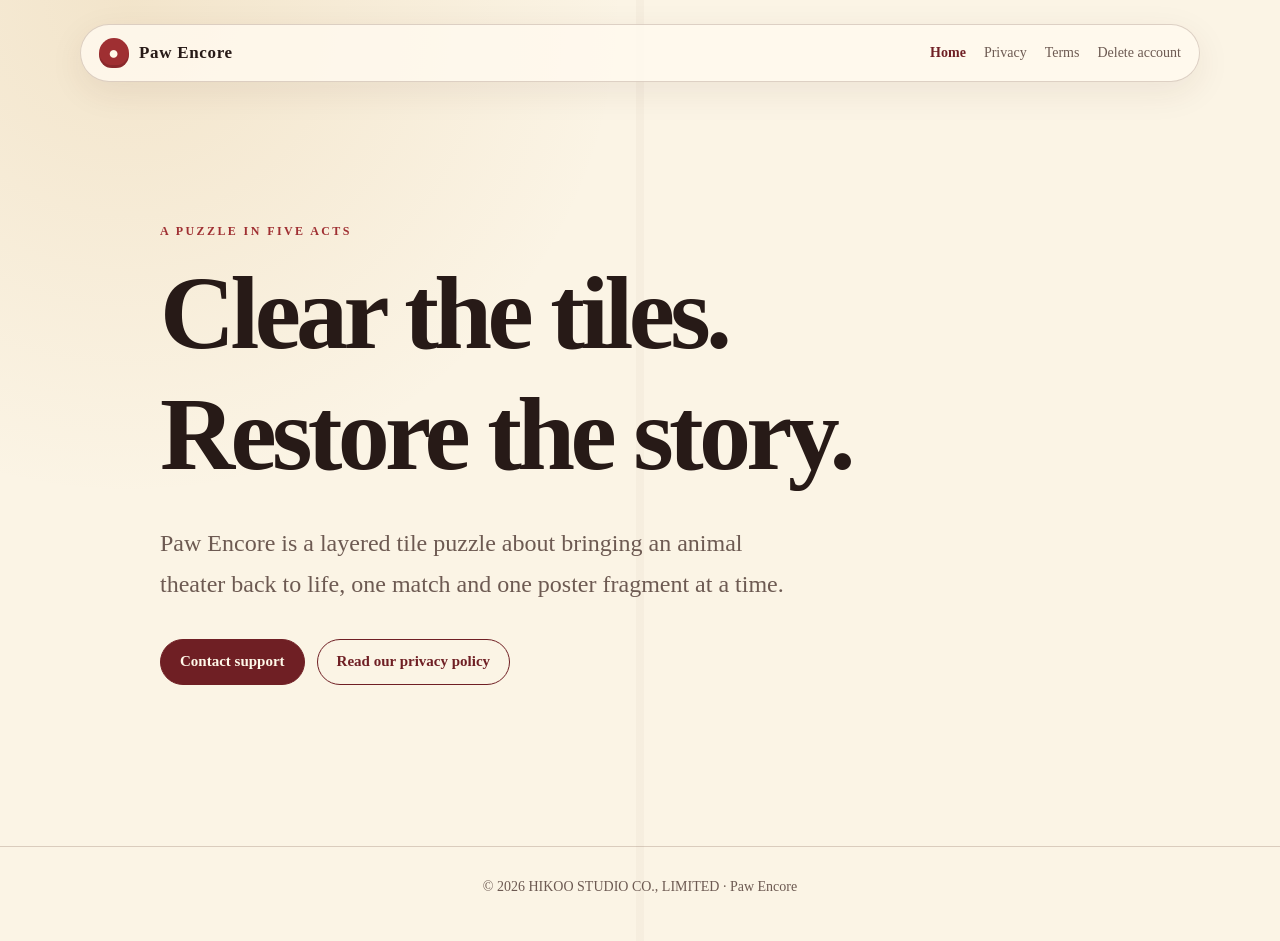
==== index.html @ 59c387a2 "Publish Paw Encore legal site" ====
<!doctype html>
<html lang="en">
  <head>
    <meta charset="utf-8">
    <meta name="viewport" content="width=device-width, initial-scale=1">
    <meta name="description" content="Official website for Paw Encore, a layered tile puzzle by HIKOO STUDIO CO., LIMITED.">
    <title>Paw Encore — HIKOO STUDIO</title>
    <link rel="icon" href="/favicon.svg" type="image/svg+xml">
    <link rel="stylesheet" href="/assets/site.css">
  </head>
  <body>
    <a class="skip-link" href="#content">Skip to content</a>
    <header class="site-header">
      <a class="brand" href="/"><span class="brand-mark" aria-hidden="true">●</span>Paw Encore</a>
      <nav aria-label="Main navigation">
        <a aria-current="page" href="/">Home</a>
        <a href="/paw-encore/privacy/">Privacy</a>
        <a href="/paw-encore/terms/">Terms</a>
        <a href="/paw-encore/delete-account/">Delete account</a>
      </nav>
    </header>
    <main id="content" class="hero">
      <p class="eyebrow">A puzzle in five acts</p>
      <h1>Clear the tiles. Restore the story.</h1>
      <p class="lede">Paw Encore is a layered tile puzzle about bringing an animal theater back to life, one match and one poster fragment at a time.</p>
      <div class="hero-actions">
        <a class="button" href="mailto:support@hikoogame.com">Contact support</a>
        <a class="button secondary" href="/paw-encore/privacy/">Read our privacy policy</a>
      </div>
    </main>
    <footer class="site-footer">© 2026 HIKOO STUDIO CO., LIMITED · Paw Encore</footer>
  </body>
</html>
---- assets/site.css ----
:root {
  color-scheme: light;
  --ink: #271a17;
  --muted: #6d5a52;
  --paper: #fbf4e5;
  --paper-deep: #f1dfbd;
  --red: #9f2f32;
  --red-dark: #6f1f24;
  --gold: #c18a33;
  --line: rgba(84, 48, 34, 0.2);
  --shadow: 0 24px 70px rgba(74, 39, 26, 0.14);
}

* {
  box-sizing: border-box;
}

html {
  scroll-behavior: smooth;
}

body {
  margin: 0;
  color: var(--ink);
  background:
    radial-gradient(circle at 10% 0%, rgba(193, 138, 51, 0.15), transparent 31rem),
    linear-gradient(90deg, transparent 0 49.7%, rgba(112, 74, 52, 0.035) 49.7% 50.3%, transparent 50.3%),
    var(--paper);
  font-family: "Iowan Old Style", "Palatino Linotype", Palatino, Georgia, serif;
  font-size: 17px;
  line-height: 1.72;
}

a {
  color: var(--red-dark);
  text-decoration-color: rgba(159, 47, 50, 0.42);
  text-underline-offset: 0.18em;
}

a:hover,
a:focus-visible {
  color: var(--red);
  text-decoration-color: currentColor;
}

.skip-link {
  position: fixed;
  top: 0;
  left: 1rem;
  z-index: 10;
  padding: 0.55rem 0.85rem;
  color: white;
  background: var(--red-dark);
  transform: translateY(-120%);
}

.skip-link:focus {
  transform: translateY(0);
}

.site-header {
  width: min(1120px, calc(100% - 32px));
  margin: 24px auto 0;
  display: flex;
  align-items: center;
  justify-content: space-between;
  gap: 24px;
  padding: 13px 18px;
  border: 1px solid var(--line);
  border-radius: 999px;
  background: rgba(255, 250, 239, 0.84);
  box-shadow: 0 10px 35px rgba(77, 42, 29, 0.08);
}

.brand {
  display: inline-flex;
  align-items: center;
  gap: 10px;
  color: var(--ink);
  font-weight: 700;
  letter-spacing: 0.04em;
  text-decoration: none;
}

.brand-mark {
  width: 30px;
  height: 30px;
  display: grid;
  place-items: center;
  border-radius: 50% 50% 44% 44%;
  color: #fff8e9;
  background: var(--red);
  box-shadow: inset 0 -3px 0 rgba(67, 16, 19, 0.22);
  font-family: Georgia, serif;
  font-size: 18px;
}

nav {
  display: flex;
  flex-wrap: wrap;
  justify-content: flex-end;
  gap: 7px 18px;
  font-size: 14px;
}

nav a {
  color: var(--muted);
  text-decoration: none;
}

nav a[aria-current="page"] {
  color: var(--red-dark);
  font-weight: 700;
}

.hero,
.document {
  width: min(960px, calc(100% - 32px));
  margin: 74px auto 96px;
}

.hero {
  min-height: 66vh;
  display: grid;
  align-content: center;
}

.eyebrow {
  margin: 0 0 12px;
  color: var(--red);
  font-size: 12px;
  font-weight: 800;
  letter-spacing: 0.2em;
  text-transform: uppercase;
}

h1,
h2,
h3 {
  line-height: 1.16;
  text-wrap: balance;
}

h1 {
  max-width: 14ch;
  margin: 0;
  font-size: clamp(52px, 10vw, 104px);
  font-weight: 600;
  letter-spacing: -0.045em;
}

.document h1 {
  max-width: 18ch;
  font-size: clamp(40px, 7vw, 72px);
}

.lede {
  max-width: 650px;
  margin: 28px 0 0;
  color: var(--muted);
  font-size: clamp(19px, 2.5vw, 24px);
}

.hero-actions {
  display: flex;
  flex-wrap: wrap;
  gap: 12px;
  margin-top: 34px;
}

.button {
  display: inline-flex;
  align-items: center;
  min-height: 46px;
  padding: 9px 19px;
  border: 1px solid var(--red-dark);
  border-radius: 999px;
  color: #fff8e9;
  background: var(--red-dark);
  font-size: 15px;
  font-weight: 700;
  text-decoration: none;
}

.button.secondary {
  color: var(--red-dark);
  background: transparent;
}

.document-meta {
  display: grid;
  grid-template-columns: repeat(3, minmax(0, 1fr));
  gap: 16px;
  margin: 36px 0 50px;
  padding: 22px 0;
  border-top: 1px solid var(--line);
  border-bottom: 1px solid var(--line);
  color: var(--muted);
  font-size: 14px;
}

.document-meta strong {
  display: block;
  color: var(--ink);
  font-size: 15px;
}

.document-grid {
  display: grid;
  grid-template-columns: 210px minmax(0, 1fr);
  gap: 52px;
  align-items: start;
}

.toc {
  position: sticky;
  top: 24px;
  padding: 20px;
  border-left: 3px solid var(--gold);
  color: var(--muted);
  font-size: 14px;
}

.toc strong {
  display: block;
  margin-bottom: 8px;
  color: var(--ink);
}

.toc a {
  display: block;
  padding: 3px 0;
  color: inherit;
  text-decoration: none;
}

.prose {
  min-width: 0;
}

.prose section {
  scroll-margin-top: 26px;
  margin-bottom: 48px;
}

.prose h2 {
  margin: 0 0 18px;
  color: var(--red-dark);
  font-size: 28px;
}

.prose h3 {
  margin: 28px 0 10px;
  font-size: 20px;
}

.prose p,
.prose ul,
.prose ol {
  margin-top: 0;
}

.prose li + li {
  margin-top: 8px;
}

.notice,
.request-card {
  padding: 22px 24px;
  border: 1px solid rgba(159, 47, 50, 0.22);
  border-radius: 18px;
  background: rgba(255, 251, 240, 0.76);
  box-shadow: var(--shadow);
}

.request-card {
  margin: 24px 0;
  border-top: 5px solid var(--red);
}

.request-card h2,
.request-card h3 {
  margin-top: 0;
}

.site-footer {
  padding: 28px 16px 42px;
  border-top: 1px solid var(--line);
  color: var(--muted);
  text-align: center;
  font-size: 14px;
}

@media (max-width: 760px) {
  body {
    font-size: 16px;
  }

  .site-header {
    align-items: flex-start;
    border-radius: 24px;
  }

  nav {
    max-width: 190px;
  }

  .hero,
  .document {
    margin-top: 52px;
  }

  .document-meta,
  .document-grid {
    grid-template-columns: 1fr;
  }

  .document-grid {
    gap: 26px;
  }

  .toc {
    position: static;
  }
}

@media (prefers-reduced-motion: no-preference) {
  .hero > *,
  .document > * {
    animation: reveal 500ms both;
  }

  .hero > :nth-child(2),
  .document > :nth-child(2) {
    animation-delay: 70ms;
  }

  .hero > :nth-child(3),
  .document > :nth-child(3) {
    animation-delay: 140ms;
  }

  @keyframes reveal {
    from {
      opacity: 0;
      transform: translateY(12px);
    }
  }
}
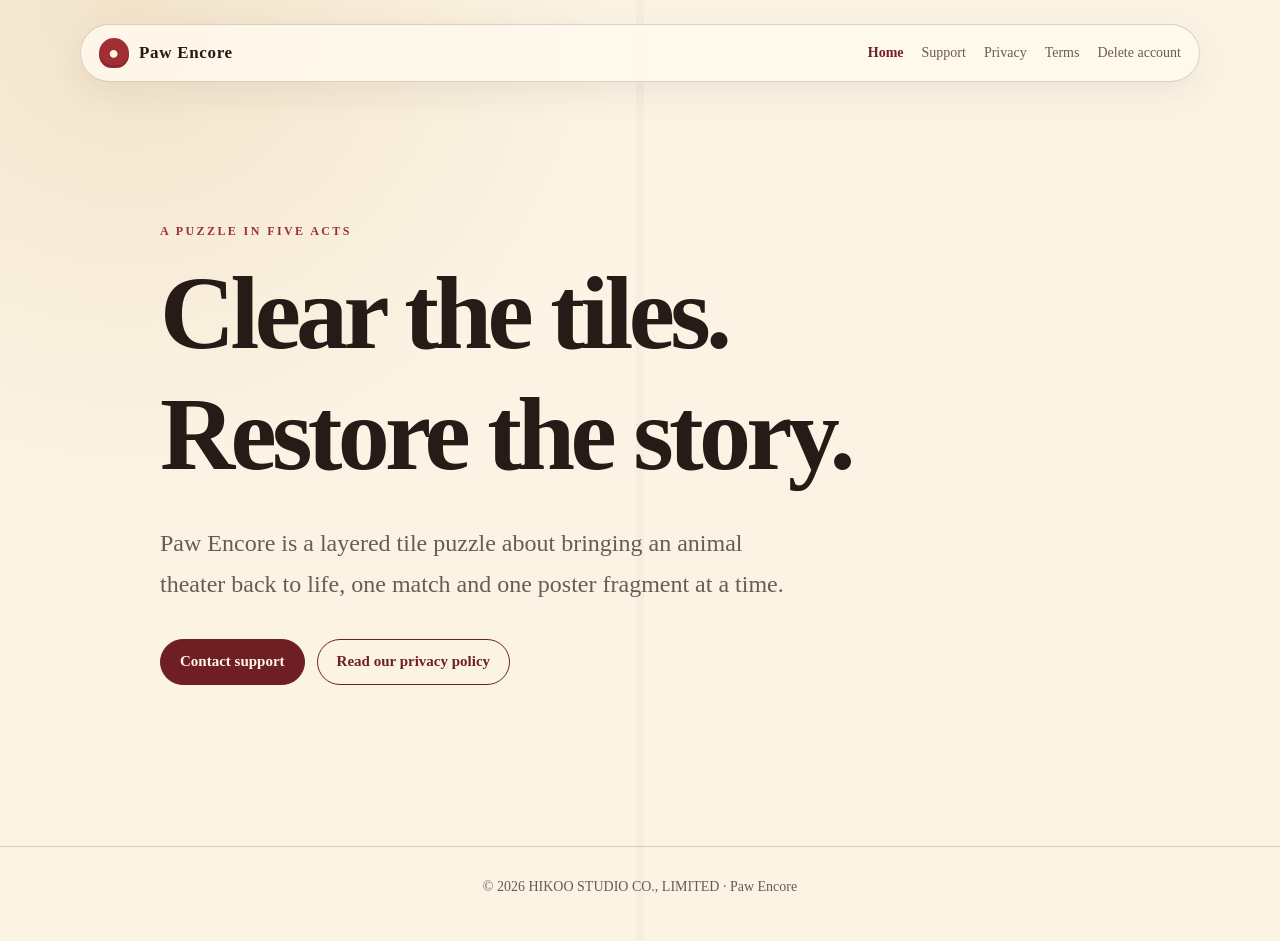
==== commit 153bd76d: "Add Paw Encore iOS support and privacy details" ====
--- a/index.html
+++ b/index.html
@@ -14,6 +14,7 @@
       <a class="brand" href="/"><span class="brand-mark" aria-hidden="true">●</span>Paw Encore</a>
       <nav aria-label="Main navigation">
         <a aria-current="page" href="/">Home</a>
+        <a href="/paw-encore/support/">Support</a>
         <a href="/paw-encore/privacy/">Privacy</a>
         <a href="/paw-encore/terms/">Terms</a>
         <a href="/paw-encore/delete-account/">Delete account</a>
@@ -24,7 +25,7 @@
       <h1>Clear the tiles. Restore the story.</h1>
       <p class="lede">Paw Encore is a layered tile puzzle about bringing an animal theater back to life, one match and one poster fragment at a time.</p>
       <div class="hero-actions">
-        <a class="button" href="mailto:support@hikoogame.com">Contact support</a>
+        <a class="button" href="mailto:hikooStudio@outlook.com">Contact support</a>
         <a class="button secondary" href="/paw-encore/privacy/">Read our privacy policy</a>
       </div>
     </main>
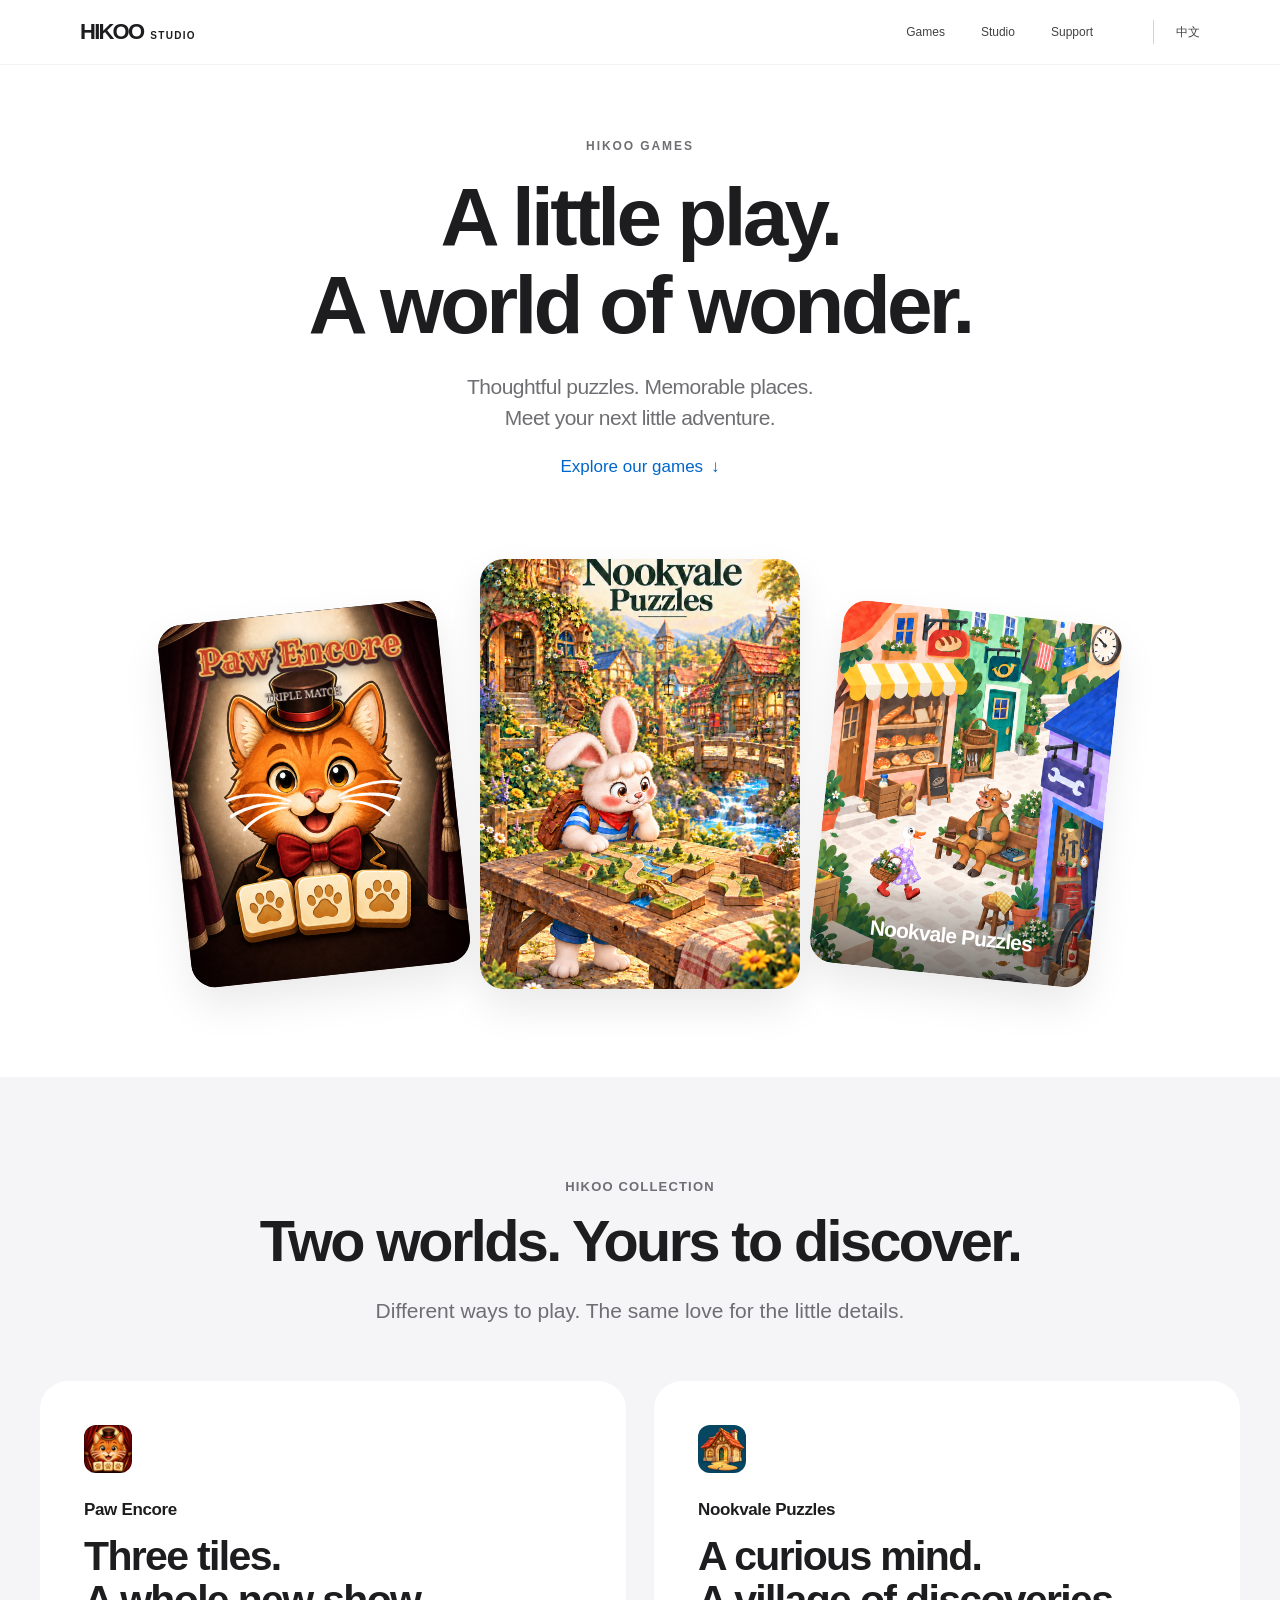
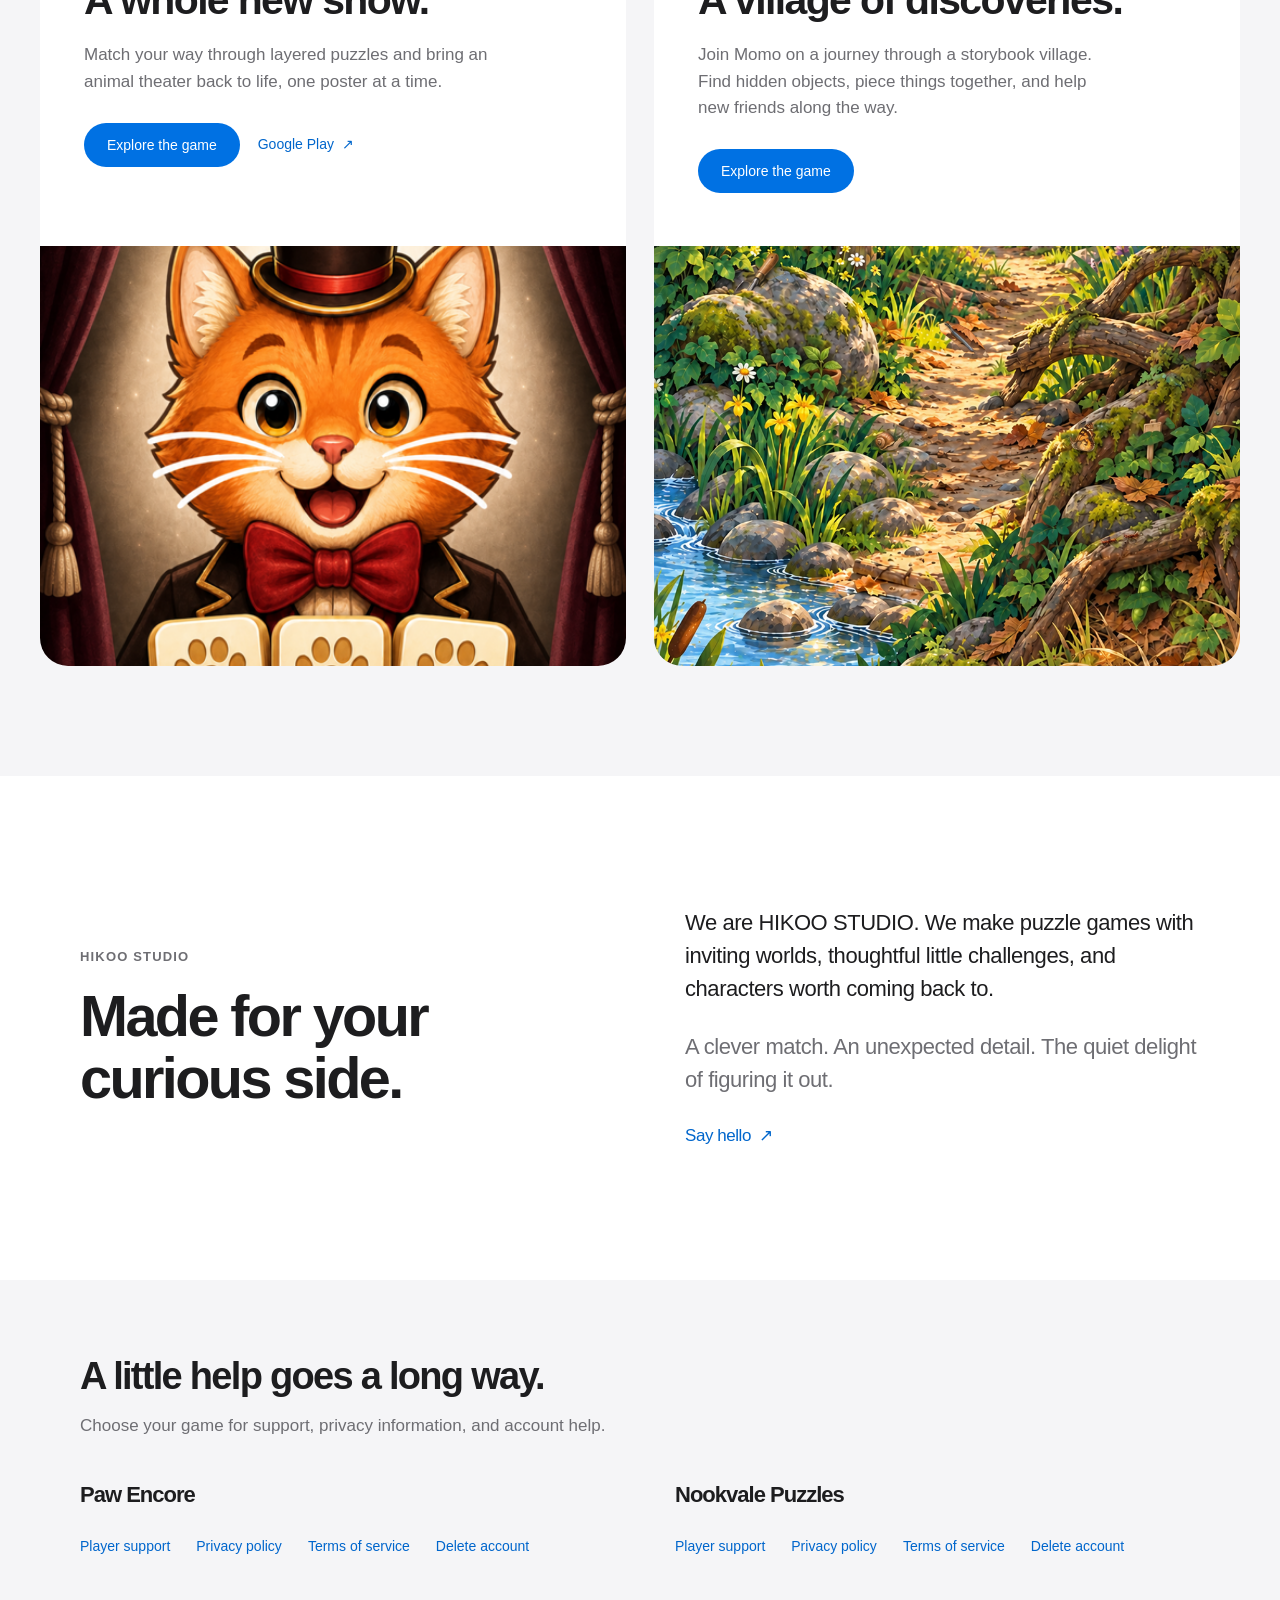
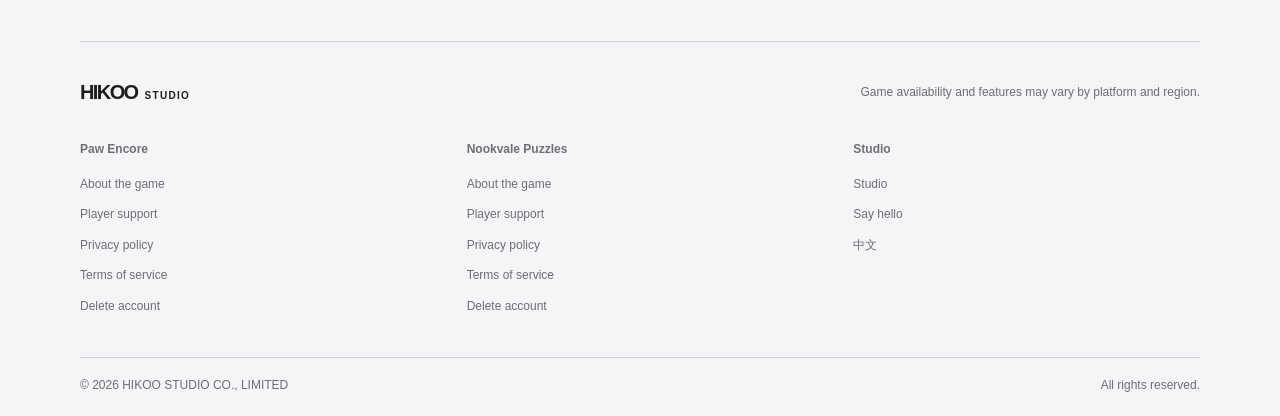
==== commit 217cdec1: "feat: publish bilingual HIKOO studio and game showcases" ====
--- a/index.html
+++ b/index.html
@@ -1,34 +1,284 @@
 <!doctype html>
 <html lang="en">
   <head>
-    <meta charset="utf-8">
-    <meta name="viewport" content="width=device-width, initial-scale=1">
-    <meta name="description" content="Official website for Paw Encore, a layered tile puzzle by HIKOO STUDIO CO., LIMITED.">
-    <title>Paw Encore — HIKOO STUDIO</title>
-    <link rel="icon" href="/favicon.svg" type="image/svg+xml">
-    <link rel="stylesheet" href="/assets/site.css">
+    <meta charset="utf-8" />
+    <meta name="viewport" content="width=device-width, initial-scale=1" />
+    <meta
+      name="description"
+      content="We are HIKOO STUDIO. We make puzzle games with inviting worlds, thoughtful little challenges, and characters worth coming back to."
+    />
+    <meta name="theme-color" content="#ffffff" />
+    <title>HIKOO STUDIO — Little worlds. Thoughtful puzzles.</title>
+    <link rel="icon" href="/favicon.svg" type="image/svg+xml" />
+    <link rel="stylesheet" href="/assets/site.css?v=68fdacf8c5ce" />
+    <link rel="canonical" href="https://hikoogame.com/" />
+    <link rel="alternate" hreflang="en" href="https://hikoogame.com/" />
+    <link rel="alternate" hreflang="zh-Hans" href="https://hikoogame.com/zh/" />
+    <link rel="alternate" hreflang="x-default" href="https://hikoogame.com/" />
+    <meta
+      property="og:title"
+      content="HIKOO STUDIO — Little worlds. Thoughtful puzzles."
+    />
+    <meta
+      property="og:description"
+      content="We are HIKOO STUDIO. We make puzzle games with inviting worlds, thoughtful little challenges, and characters worth coming back to."
+    />
+    <meta property="og:type" content="website" />
+    <meta property="og:url" content="https://hikoogame.com/" />
   </head>
   <body>
     <a class="skip-link" href="#content">Skip to content</a>
-    <header class="site-header">
-      <a class="brand" href="/"><span class="brand-mark" aria-hidden="true">●</span>Paw Encore</a>
-      <nav aria-label="Main navigation">
-        <a aria-current="page" href="/">Home</a>
-        <a href="/paw-encore/support/">Support</a>
-        <a href="/paw-encore/privacy/">Privacy</a>
-        <a href="/paw-encore/terms/">Terms</a>
-        <a href="/paw-encore/delete-account/">Delete account</a>
-      </nav>
+    <header class="global-header">
+      <div class="nav-inner">
+        <a class="studio-brand" href="/" aria-label="HIKOO Studio home"
+          >HIKOO<span>STUDIO</span></a
+        >
+        <nav aria-label="Main navigation">
+          <a href="/#games">Games</a
+          ><a class="nav-about" href="/#studio">Studio</a
+          ><a href="/#support">Support</a>
+        </nav>
+        <a class="language" href="/zh/" lang="zh-Hans" aria-label="切换至中文"
+          >中文</a
+        >
+      </div>
     </header>
-    <main id="content" class="hero">
-      <p class="eyebrow">A puzzle in five acts</p>
-      <h1>Clear the tiles. Restore the story.</h1>
-      <p class="lede">Paw Encore is a layered tile puzzle about bringing an animal theater back to life, one match and one poster fragment at a time.</p>
-      <div class="hero-actions">
-        <a class="button" href="mailto:hikooStudio@outlook.com">Contact support</a>
-        <a class="button secondary" href="/paw-encore/privacy/">Read our privacy policy</a>
+    <main id="content">
+      <section class="home-hero">
+        <p class="eyebrow">HIKOO GAMES</p>
+        <h1>A little play.<br />A world of wonder.</h1>
+        <p class="hero-description">
+          Thoughtful puzzles. Memorable places.<br />Meet your next little
+          adventure.
+        </p>
+        <a class="text-link" href="#games"
+          >Explore our games <span aria-hidden="true">↓</span></a
+        >
+        <div class="hero-gallery" aria-label="Our game worlds">
+          <a
+            class="hero-art hero-paw"
+            href="/paw-encore/"
+            aria-label="Paw Encore"
+            ><img
+              class=""
+              src="/assets/games/paw-cover.png"
+              alt="Paw Encore — Animal Theater"
+              loading="eager"
+              decoding="async"
+              width="540"
+              height="960" /><img
+              class="cover-logo"
+              src="/assets/games/paw-logo.png"
+              alt=""
+              loading="eager"
+              decoding="async"
+              width="768"
+              height="288" /></a
+          ><a
+            class="hero-art hero-nook"
+            href="/nookvale-puzzles/"
+            aria-label="Nookvale Puzzles"
+            ><img
+              class=""
+              src="/assets/games/nook-cover-en.webp"
+              alt="Nookvale Puzzles"
+              loading="eager"
+              decoding="async"
+              width="941"
+              height="1672" /></a
+          ><a
+            class="hero-art hero-village"
+            href="/nookvale-puzzles/"
+            aria-label="Nookvale Puzzles"
+            ><img
+              class=""
+              src="/assets/games/nook-street.webp"
+              alt="A village full of details."
+              loading="eager"
+              decoding="async"
+              width="941"
+              height="1671"
+            /><span class="art-label">Nookvale Puzzles</span></a
+          >
+        </div>
+      </section>
+      <section class="games-section" id="games">
+        <div class="section-heading">
+          <p class="eyebrow">HIKOO COLLECTION</p>
+          <h2>Two worlds. Yours to discover.</h2>
+          <p>Different ways to play. The same love for the little details.</p>
+        </div>
+        <div class="game-grid">
+          <article class="game-card paw-card">
+            <div class="game-card-copy">
+              <img
+                class="app-icon"
+                src="/assets/games/paw-icon.png"
+                alt=""
+                loading="lazy"
+                decoding="async"
+                width="56"
+                height="56"
+              />
+              <p class="eyebrow">Paw Encore</p>
+              <h3>Three tiles.<br />A whole new show.</h3>
+              <p>
+                Match your way through layered puzzles and bring an animal
+                theater back to life, one poster at a time.
+              </p>
+              <div class="actions">
+                <a class="button" href="/paw-encore/">Explore the game</a
+                ><a
+                  class="text-link"
+                  href="https://play.google.com/store/apps/details?id=com.hikoostudio.pawencore"
+                  >Google Play <span aria-hidden="true">↗</span></a
+                >
+              </div>
+            </div>
+            <a
+              class="card-art paw-card-art"
+              href="/paw-encore/"
+              aria-label="Paw Encore"
+              ><img
+                class=""
+                src="/assets/games/paw-cover.png"
+                alt="Paw Encore — Animal Theater"
+                loading="lazy"
+                decoding="async"
+                width="540"
+                height="960"
+            /></a>
+          </article>
+          <article class="game-card nook-card">
+            <div class="game-card-copy">
+              <img
+                class="app-icon"
+                src="/assets/games/nook-icon.png"
+                alt=""
+                loading="lazy"
+                decoding="async"
+                width="192"
+                height="192"
+              />
+              <p class="eyebrow">Nookvale Puzzles</p>
+              <h3>A curious mind.<br />A village of discoveries.</h3>
+              <p>
+                Join Momo on a journey through a storybook village. Find hidden
+                objects, piece things together, and help new friends along the
+                way.
+              </p>
+              <div class="actions">
+                <a class="button" href="/nookvale-puzzles/">Explore the game</a>
+              </div>
+            </div>
+            <a
+              class="card-art"
+              href="/nookvale-puzzles/"
+              aria-label="Nookvale Puzzles"
+              ><img
+                class=""
+                src="/assets/games/nook-garden.webp"
+                alt="A garden worth exploring."
+                loading="lazy"
+                decoding="async"
+                width="941"
+                height="1672"
+            /></a>
+          </article>
+        </div>
+      </section>
+      <section class="studio-section section-width" id="studio">
+        <div>
+          <p class="eyebrow">HIKOO STUDIO</p>
+          <h2>Made for your<br />curious side.</h2>
+        </div>
+        <div class="studio-story">
+          <p>
+            We are HIKOO STUDIO. We make puzzle games with inviting worlds,
+            thoughtful little challenges, and characters worth coming back to.
+          </p>
+          <p class="muted">
+            A clever match. An unexpected detail. The quiet delight of figuring
+            it out.
+          </p>
+          <a class="text-link" href="mailto:hikooStudio@outlook.com"
+            >Say hello <span aria-hidden="true">↗</span></a
+          >
+        </div>
+      </section>
+      <section class="help-section" id="support">
+        <div class="section-width">
+          <h2>A little help goes a long way.</h2>
+          <p>
+            Choose your game for support, privacy information, and account help.
+          </p>
+          <div class="help-grid">
+            <article>
+              <h3>Paw Encore</h3>
+              <div class="help-links">
+                <a href="/paw-encore/support/">Player support</a
+                ><a href="/paw-encore/privacy/">Privacy policy</a
+                ><a href="/paw-encore/terms/">Terms of service</a
+                ><a href="/paw-encore/delete-account/">Delete account</a>
+              </div>
+            </article>
+            <article>
+              <h3>Nookvale Puzzles</h3>
+              <div class="help-links">
+                <a href="https://zdd-api.hikoogame.com/support?lang=en"
+                  >Player support</a
+                ><a href="https://zdd-api.hikoogame.com/privacy?lang=en"
+                  >Privacy policy</a
+                ><a href="https://zdd-api.hikoogame.com/terms?lang=en"
+                  >Terms of service</a
+                ><a href="https://zdd-api.hikoogame.com/account/delete?lang=en"
+                  >Delete account</a
+                >
+              </div>
+            </article>
+          </div>
+        </div>
+      </section>
+    </main>
+    <footer class="studio-footer">
+      <div class="footer-inner">
+        <div class="footer-top">
+          <a class="studio-brand" href="/">HIKOO<span>STUDIO</span></a>
+          <p>Game availability and features may vary by platform and region.</p>
+        </div>
+        <div class="footer-columns">
+          <div>
+            <h3>Paw Encore</h3>
+            <a href="/paw-encore/">About the game</a
+            ><a href="/paw-encore/support/">Player support</a
+            ><a href="/paw-encore/privacy/">Privacy policy</a
+            ><a href="/paw-encore/terms/">Terms of service</a
+            ><a href="/paw-encore/delete-account/">Delete account</a>
+          </div>
+          <div>
+            <h3>Nookvale Puzzles</h3>
+            <a href="/nookvale-puzzles/">About the game</a
+            ><a href="https://zdd-api.hikoogame.com/support?lang=en"
+              >Player support</a
+            ><a href="https://zdd-api.hikoogame.com/privacy?lang=en"
+              >Privacy policy</a
+            ><a href="https://zdd-api.hikoogame.com/terms?lang=en"
+              >Terms of service</a
+            ><a href="https://zdd-api.hikoogame.com/account/delete?lang=en"
+              >Delete account</a
+            >
+          </div>
+          <div>
+            <h3>Studio</h3>
+            <a href="/#studio">Studio</a
+            ><a href="mailto:hikooStudio@outlook.com">Say hello</a
+            ><a href="/zh/">中文</a>
+          </div>
+        </div>
+        <div class="copyright">
+          © 2026 HIKOO STUDIO CO., LIMITED<span>All rights reserved.</span>
+        </div>
       </div>
-    </main>
-    <footer class="site-footer">© 2026 HIKOO STUDIO CO., LIMITED · Paw Encore</footer>
+    </footer>
   </body>
 </html>
--- a/assets/site.css
+++ b/assets/site.css
@@ -1,349 +1,1286 @@
 :root {
   color-scheme: light;
-  --ink: #271a17;
-  --muted: #6d5a52;
-  --paper: #fbf4e5;
-  --paper-deep: #f1dfbd;
-  --red: #9f2f32;
-  --red-dark: #6f1f24;
-  --gold: #c18a33;
-  --line: rgba(84, 48, 34, 0.2);
-  --shadow: 0 24px 70px rgba(74, 39, 26, 0.14);
-}
-
+  --ink: #1d1d1f;
+  --muted: #6e6e73;
+  --light: #f5f5f7;
+  --line: #d2d2d7;
+  --blue: #0066cc;
+  --blue-button: #0071e3;
+  --width: 1120px;
+  font-synthesis: none;
+}
 * {
   box-sizing: border-box;
 }
-
 html {
   scroll-behavior: smooth;
-}
-
+  scroll-padding-top: 110px;
+}
 body {
   margin: 0;
+  background: #fff;
   color: var(--ink);
-  background:
-    radial-gradient(circle at 10% 0%, rgba(193, 138, 51, 0.15), transparent 31rem),
-    linear-gradient(90deg, transparent 0 49.7%, rgba(112, 74, 52, 0.035) 49.7% 50.3%, transparent 50.3%),
-    var(--paper);
-  font-family: "Iowan Old Style", "Palatino Linotype", Palatino, Georgia, serif;
+  font-family:
+    -apple-system, BlinkMacSystemFont, "Segoe UI", "Helvetica Neue",
+    "PingFang SC", "Microsoft YaHei", sans-serif;
   font-size: 17px;
-  line-height: 1.72;
-}
-
+  line-height: 1.55;
+  -webkit-font-smoothing: antialiased;
+}
+img {
+  display: block;
+  max-width: 100%;
+  height: auto;
+}
 a {
-  color: var(--red-dark);
-  text-decoration-color: rgba(159, 47, 50, 0.42);
-  text-underline-offset: 0.18em;
-}
-
-a:hover,
-a:focus-visible {
-  color: var(--red);
-  text-decoration-color: currentColor;
-}
-
-.skip-link {
-  position: fixed;
-  top: 0;
-  left: 1rem;
-  z-index: 10;
-  padding: 0.55rem 0.85rem;
-  color: white;
-  background: var(--red-dark);
-  transform: translateY(-120%);
-}
-
-.skip-link:focus {
-  transform: translateY(0);
-}
-
-.site-header {
-  width: min(1120px, calc(100% - 32px));
-  margin: 24px auto 0;
-  display: flex;
-  align-items: center;
-  justify-content: space-between;
-  gap: 24px;
-  padding: 13px 18px;
-  border: 1px solid var(--line);
-  border-radius: 999px;
-  background: rgba(255, 250, 239, 0.84);
-  box-shadow: 0 10px 35px rgba(77, 42, 29, 0.08);
-}
-
-.brand {
-  display: inline-flex;
-  align-items: center;
-  gap: 10px;
-  color: var(--ink);
-  font-weight: 700;
-  letter-spacing: 0.04em;
+  color: var(--blue);
   text-decoration: none;
 }
-
-.brand-mark {
-  width: 30px;
-  height: 30px;
-  display: grid;
-  place-items: center;
-  border-radius: 50% 50% 44% 44%;
-  color: #fff8e9;
-  background: var(--red);
-  box-shadow: inset 0 -3px 0 rgba(67, 16, 19, 0.22);
-  font-family: Georgia, serif;
-  font-size: 18px;
-}
-
-nav {
-  display: flex;
-  flex-wrap: wrap;
-  justify-content: flex-end;
-  gap: 7px 18px;
-  font-size: 14px;
-}
-
-nav a {
-  color: var(--muted);
-  text-decoration: none;
-}
-
-nav a[aria-current="page"] {
-  color: var(--red-dark);
-  font-weight: 700;
-}
-
-.hero,
-.document {
-  width: min(960px, calc(100% - 32px));
-  margin: 74px auto 96px;
-}
-
-.hero {
-  min-height: 66vh;
-  display: grid;
-  align-content: center;
-}
-
-.eyebrow {
-  margin: 0 0 12px;
-  color: var(--red);
-  font-size: 12px;
-  font-weight: 800;
-  letter-spacing: 0.2em;
-  text-transform: uppercase;
-}
-
+a:hover {
+  text-decoration: underline;
+}
+a:focus-visible,
+button:focus-visible {
+  outline: 3px solid #0071e3;
+  outline-offset: 5px;
+}
+h1,
+h2,
+h3,
+p,
+figure {
+  margin: 0;
+}
 h1,
 h2,
 h3 {
-  line-height: 1.16;
+  line-height: 1.07;
+  letter-spacing: -0.045em;
   text-wrap: balance;
 }
-
 h1 {
-  max-width: 14ch;
-  margin: 0;
-  font-size: clamp(52px, 10vw, 104px);
+  font-size: clamp(48px, 6.4vw, 88px);
+  font-weight: 650;
+}
+h2 {
+  font-size: clamp(36px, 4.5vw, 60px);
+  font-weight: 650;
+}
+h3 {
+  font-size: 26px;
+  font-weight: 650;
+}
+p {
+  max-width: 100%;
+}
+.muted {
+  color: var(--muted);
+}
+.section-width {
+  width: min(var(--width), calc(100% - 80px));
+  margin-inline: auto;
+}
+.eyebrow {
+  font-size: 13px;
+  font-weight: 650;
+  letter-spacing: 0.09em;
+  color: var(--muted);
+  line-height: 1.5;
+}
+.skip-link {
+  position: fixed;
+  top: 8px;
+  left: 16px;
+  z-index: 1000;
+  padding: 12px 18px;
+  border-radius: 10px;
+  background: var(--ink);
+  color: #fff;
+  transform: translateY(-180%);
+}
+.skip-link:focus {
+  transform: translateY(0);
+}
+.global-header {
+  position: sticky;
+  top: 0;
+  z-index: 30;
+  border-bottom: 1px solid #0000000c;
+  background: #ffffffeb;
+  backdrop-filter: blur(20px);
+  -webkit-backdrop-filter: blur(20px);
+}
+.nav-inner {
+  width: min(var(--width), calc(100% - 80px));
+  height: 64px;
+  margin: auto;
+  display: flex;
+  align-items: center;
+  gap: 60px;
+}
+.studio-brand {
+  display: flex;
+  align-items: baseline;
+  gap: 7px;
+  color: var(--ink);
+  font-weight: 800;
+  font-size: 22px;
+  letter-spacing: -0.08em;
+  white-space: nowrap;
+}
+.studio-brand span {
+  font-size: 10px;
   font-weight: 600;
-  letter-spacing: -0.045em;
-}
-
-.document h1 {
-  max-width: 18ch;
-  font-size: clamp(40px, 7vw, 72px);
-}
-
-.lede {
-  max-width: 650px;
-  margin: 28px 0 0;
-  color: var(--muted);
-  font-size: clamp(19px, 2.5vw, 24px);
-}
-
-.hero-actions {
-  display: flex;
+  letter-spacing: 0.13em;
+}
+.studio-brand:hover {
+  text-decoration: none;
+}
+.nav-inner nav {
+  display: flex;
+  gap: 36px;
+  margin-left: auto;
+  align-items: center;
+}
+.nav-inner nav a,
+.language {
+  font-size: 12px;
+  color: #424245;
+  white-space: nowrap;
+}
+.language {
+  padding-left: 22px;
+  border-left: 1px solid var(--line);
+  min-height: 24px;
+  display: flex;
+  align-items: center;
+}
+.product-nav {
+  position: sticky;
+  top: 64px;
+  z-index: 20;
+  background: #ffffffef;
+  backdrop-filter: blur(20px);
+  border-bottom: 1px solid #00000012;
+}
+.product-nav .section-width {
+  display: flex;
+  align-items: center;
+  gap: 20px;
+  min-height: 54px;
   flex-wrap: wrap;
-  gap: 12px;
-  margin-top: 34px;
-}
-
+  padding-block: 10px;
+}
+.product-nav strong {
+  font-size: 18px;
+  letter-spacing: -0.03em;
+}
+.product-nav a {
+  font-size: 12px;
+  color: var(--muted);
+}
+.product-nav a:last-child {
+  margin-left: auto;
+}
+.product-nav span {
+  margin-left: 16px;
+  color: #ccc;
+}
+.home-hero {
+  text-align: center;
+  padding: 72px 0 60px;
+  overflow: hidden;
+}
+.home-hero .eyebrow {
+  margin-bottom: 18px;
+  font-size: 12px;
+  letter-spacing: 0.16em;
+}
+.hero-description {
+  font-size: 21px;
+  line-height: 1.45;
+  letter-spacing: -0.025em;
+  color: var(--muted);
+  margin-top: 24px;
+}
+.home-hero > .text-link {
+  display: inline-flex;
+  margin-top: 22px;
+}
+.text-link {
+  display: inline-flex;
+  gap: 8px;
+  align-items: center;
+  font-size: 17px;
+  line-height: 1.4;
+}
+.hero-gallery {
+  display: flex;
+  gap: 28px;
+  justify-content: center;
+  align-items: center;
+  margin: 60px auto 0;
+  max-width: 1220px;
+  padding: 18px 30px 28px;
+}
+.hero-art {
+  position: relative;
+  display: block;
+  overflow: hidden;
+  border-radius: 24px;
+  width: 280px;
+  height: 364px;
+  flex: none;
+  box-shadow: 0 18px 42px #00000016;
+  transition: transform 0.35s ease;
+}
+.hero-art > img:first-child {
+  width: 100%;
+  height: 100%;
+  object-fit: cover;
+}
+.hero-art:hover {
+  transform: translateY(-6px);
+  text-decoration: none;
+}
+.hero-paw {
+  transform: rotate(-6deg) translateY(20px);
+  background: #1c0c06;
+}
+.hero-paw:hover {
+  transform: rotate(-6deg) translateY(14px);
+}
+.hero-paw > img:first-child {
+  object-position: center 44%;
+}
+.hero-paw .cover-logo {
+  position: absolute;
+  top: 16px;
+  left: 9%;
+  width: 82%;
+  height: auto;
+  filter: drop-shadow(0 2px 6px #0006);
+}
+.hero-nook {
+  width: 320px;
+  height: 430px;
+  z-index: 2;
+}
+.hero-village {
+  transform: rotate(6deg) translateY(20px);
+}
+.hero-village:hover {
+  transform: rotate(6deg) translateY(14px);
+}
+.hero-village > img:first-child {
+  object-position: center 54%;
+}
+.art-label {
+  position: absolute;
+  bottom: 0;
+  left: 0;
+  width: 100%;
+  padding: 40px 20px 22px;
+  background: linear-gradient(transparent, #0008);
+  color: white;
+  font-weight: 650;
+  font-size: 21px;
+  letter-spacing: -0.04em;
+}
+.games-section {
+  padding: 100px 40px 110px;
+  background: var(--light);
+  scroll-margin-top: 30px;
+}
+.section-heading {
+  max-width: 1000px;
+  margin: 0 auto 54px;
+  text-align: center;
+}
+.section-heading .eyebrow {
+  margin-bottom: 15px;
+}
+.section-heading > p:last-child {
+  margin-top: 22px;
+  font-size: 21px;
+  color: var(--muted);
+}
+.game-grid {
+  max-width: 1280px;
+  margin: auto;
+  display: grid;
+  grid-template-columns: 1fr 1fr;
+  gap: 28px;
+}
+.game-card {
+  background: #fff;
+  border-radius: 28px;
+  overflow: hidden;
+  display: flex;
+  flex-direction: column;
+}
+.game-card-copy {
+  padding: 44px 44px 38px;
+  min-height: 465px;
+}
+.app-icon {
+  width: 48px;
+  height: 48px;
+  object-fit: cover;
+  border-radius: 12px;
+  margin-bottom: 24px;
+}
+.game-card .eyebrow {
+  letter-spacing: -0.02em;
+  color: var(--ink);
+  font-size: 17px;
+  margin-bottom: 12px;
+}
+.game-card h3 {
+  font-size: clamp(30px, 3.2vw, 43px);
+  letter-spacing: -0.04em;
+}
+.game-card-copy > p:not(.eyebrow) {
+  font-size: 17px;
+  color: var(--muted);
+  margin-top: 20px;
+  max-width: 420px;
+}
+.actions {
+  display: flex;
+  flex-wrap: wrap;
+  align-items: center;
+  gap: 18px;
+  margin-top: 28px;
+}
 .button {
   display: inline-flex;
+  justify-content: center;
+  gap: 8px;
   align-items: center;
-  min-height: 46px;
-  padding: 9px 19px;
-  border: 1px solid var(--red-dark);
+  min-height: 44px;
+  padding: 10px 23px;
   border-radius: 999px;
-  color: #fff8e9;
-  background: var(--red-dark);
-  font-size: 15px;
-  font-weight: 700;
+  background: var(--blue-button);
+  color: white;
+  font-size: 14px;
+  font-weight: 500;
+  line-height: 1.5;
+  text-align: center;
+}
+.button:hover {
+  background: #0077ed;
+  color: white;
   text-decoration: none;
 }
-
 .button.secondary {
-  color: var(--red-dark);
-  background: transparent;
-}
-
+  background: var(--light);
+  color: var(--blue);
+}
+.game-card .text-link {
+  font-size: 14px;
+}
+.card-art {
+  height: 420px;
+  overflow: hidden;
+  display: block;
+  margin-top: auto;
+}
+.card-art img {
+  width: 100%;
+  height: 100%;
+  object-fit: cover;
+  object-position: center 53%;
+  transition: transform 0.5s;
+}
+.card-art:hover img {
+  transform: scale(1.025);
+}
+.paw-card-art img {
+  object-position: center 49%;
+}
+.studio-section {
+  padding-block: 130px;
+  display: grid;
+  grid-template-columns: 1fr 1fr;
+  gap: 90px;
+  align-items: center;
+}
+.studio-section h2 {
+  margin-top: 20px;
+}
+.studio-story {
+  font-size: 22px;
+  line-height: 1.5;
+  letter-spacing: -0.02em;
+}
+.studio-story p + p {
+  margin-top: 25px;
+}
+.studio-story .text-link {
+  margin-top: 28px;
+}
+.help-section {
+  background: var(--light);
+  padding: 76px 0;
+}
+.help-section h2 {
+  font-size: 38px;
+}
+.help-section p {
+  color: var(--muted);
+  margin-top: 16px;
+}
+.help-grid {
+  display: grid;
+  grid-template-columns: 1fr 1fr;
+  gap: 70px;
+  margin-top: 44px;
+}
+.help-grid h3 {
+  font-size: 22px;
+}
+.help-links {
+  display: flex;
+  flex-wrap: wrap;
+  gap: 10px 26px;
+  margin-top: 22px;
+}
+.help-links a {
+  font-size: 14px;
+  min-height: 36px;
+  display: flex;
+  align-items: center;
+}
+.studio-footer {
+  background: #f5f5f7;
+  padding: 0 40px;
+  color: var(--muted);
+  font-size: 12px;
+}
+.footer-inner {
+  max-width: var(--width);
+  margin: auto;
+  border-top: 1px solid var(--line);
+  padding: 35px 0 22px;
+}
+.footer-top {
+  display: flex;
+  justify-content: space-between;
+  align-items: center;
+  gap: 30px;
+}
+.footer-top .studio-brand {
+  font-size: 20px;
+}
+.footer-top p {
+  max-width: 410px;
+  text-align: right;
+}
+.footer-columns {
+  display: grid;
+  grid-template-columns: 1fr 1fr 1fr;
+  gap: 40px;
+  margin: 35px 0;
+}
+.footer-columns h3 {
+  font-size: 12px;
+  letter-spacing: 0;
+  margin-bottom: 13px;
+}
+.footer-columns a {
+  display: block;
+  width: fit-content;
+  padding: 6px 0;
+  color: var(--muted);
+}
+.copyright {
+  display: flex;
+  justify-content: space-between;
+  border-top: 1px solid var(--line);
+  padding-top: 18px;
+  gap: 20px;
+}
+.product-hero {
+  display: grid;
+  grid-template-columns: 1.1fr 0.9fr;
+  gap: 60px;
+  align-items: center;
+  max-width: 1180px;
+  margin: auto;
+  padding: 70px 40px 90px;
+}
+.product-hero-copy .eyebrow {
+  font-size: 21px;
+  letter-spacing: -0.02em;
+  margin-bottom: 22px;
+  color: var(--ink);
+}
+.product-hero h1 {
+  font-size: clamp(48px, 5.4vw, 74px);
+}
+.product-hero-copy .hero-description {
+  font-size: 20px;
+  max-width: 500px;
+}
+.product-visual {
+  position: relative;
+  width: 340px;
+  max-width: 100%;
+  justify-self: end;
+  border-radius: 26px;
+  overflow: hidden;
+  box-shadow: 0 22px 60px #0000001a;
+}
+.product-cover {
+  width: 100%;
+  aspect-ratio: 9/16;
+  object-fit: cover;
+}
+.product-logo {
+  position: absolute;
+  top: 26px;
+  left: 9%;
+  width: 82%;
+  filter: drop-shadow(0 2px 6px #0006);
+}
+.discover {
+  padding: 100px 0 110px;
+  border-top: 1px solid #00000012;
+}
+.discover .eyebrow {
+  margin-bottom: 22px;
+}
+.section-lead {
+  font-size: 23px;
+  letter-spacing: -0.025em;
+  color: var(--muted);
+  max-width: 720px;
+  margin-top: 28px;
+}
+.feature-grid {
+  display: grid;
+  grid-template-columns: repeat(3, 1fr);
+  gap: 50px;
+  margin-top: 70px;
+}
+.feature-number {
+  display: block;
+  font-size: 13px;
+  color: var(--muted);
+  padding-bottom: 18px;
+  border-bottom: 1px solid var(--line);
+  margin-bottom: 24px;
+}
+.feature-grid h3 {
+  font-size: 24px;
+  letter-spacing: -0.03em;
+  line-height: 1.18;
+}
+.feature-grid p {
+  font-size: 17px;
+  color: var(--muted);
+  margin-top: 17px;
+}
+.match-section {
+  padding: 90px 0 110px;
+  background: #151516;
+  color: white;
+  text-align: center;
+}
+.match-tiles {
+  display: flex;
+  justify-content: center;
+  gap: 18px;
+  margin: 0 auto 48px;
+}
+.match-tiles img {
+  width: 130px;
+  height: 130px;
+  object-fit: contain;
+  filter: drop-shadow(0 12px 15px #0004);
+}
+.match-tiles img:first-child {
+  transform: rotate(-10deg) translateY(10px);
+}
+.match-tiles img:last-child {
+  transform: rotate(10deg) translateY(10px);
+}
+.match-section .eyebrow {
+  color: #bcbcc1;
+  margin-bottom: 22px;
+}
+.match-section h2 {
+  font-size: clamp(48px, 6vw, 80px);
+}
+.match-section h2 + p {
+  color: #bcbcc1;
+  margin-top: 25px;
+  font-size: 20px;
+}
+.gallery-section {
+  background: var(--light);
+  padding: 90px 0;
+}
+.gallery-section h2 {
+  margin-bottom: 45px;
+}
+.scene-grid {
+  display: grid;
+  grid-template-columns: repeat(3, 1fr);
+  gap: 26px;
+}
+.scene-grid img {
+  border-radius: 20px;
+  width: 100%;
+  aspect-ratio: 9/14;
+  object-fit: cover;
+}
+.scene-grid figcaption {
+  font-size: 16px;
+  font-weight: 600;
+  letter-spacing: -0.02em;
+  margin-top: 20px;
+}
+.scene-grid figcaption span {
+  display: block;
+  font-size: 12px;
+  font-weight: 400;
+  color: var(--muted);
+  margin-top: 4px;
+}
+.play-section {
+  padding-block: 100px;
+  text-align: center;
+}
+.play-icon {
+  width: 80px;
+  height: 80px;
+  border-radius: 19px;
+  margin: 0 auto 24px;
+}
+.play-section h2 {
+  font-size: 40px;
+}
+.play-section p {
+  margin: 22px auto 0;
+  color: var(--muted);
+  max-width: 530px;
+}
+.play-section .actions {
+  justify-content: center;
+}
+.other-game {
+  padding-block: 64px;
+  display: flex;
+  justify-content: space-between;
+  align-items: center;
+  gap: 30px;
+}
+.other-game p {
+  font-size: 17px;
+  color: var(--muted);
+}
+.other-game > a {
+  font-size: 26px;
+  letter-spacing: -0.03em;
+  font-weight: 600;
+}
+/* Existing policy URLs and prose remain intact. */
+.document,
+.hero {
+  width: min(940px, calc(100% - 80px));
+  margin: 75px auto 100px;
+}
+.document > h1,
+.hero > h1 {
+  font-size: clamp(38px, 5vw, 64px);
+  max-width: 20ch;
+}
+.document > .eyebrow,
+.hero > .eyebrow {
+  margin-bottom: 20px;
+}
+.lede {
+  font-size: 21px;
+  color: var(--muted);
+  max-width: 740px;
+  margin-top: 28px;
+}
+.hero-actions {
+  display: flex;
+  gap: 16px;
+  flex-wrap: wrap;
+  margin-top: 30px;
+}
 .document-meta {
   display: grid;
   grid-template-columns: repeat(3, minmax(0, 1fr));
-  gap: 16px;
-  margin: 36px 0 50px;
-  padding: 22px 0;
-  border-top: 1px solid var(--line);
-  border-bottom: 1px solid var(--line);
+  gap: 25px;
+  padding: 26px 0;
+  margin: 40px 0 50px;
+  border-block: 1px solid var(--line);
   color: var(--muted);
   font-size: 14px;
 }
-
 .document-meta strong {
   display: block;
   color: var(--ink);
-  font-size: 15px;
-}
-
+  margin-bottom: 4px;
+}
 .document-grid {
   display: grid;
   grid-template-columns: 210px minmax(0, 1fr);
-  gap: 52px;
+  gap: 48px;
   align-items: start;
 }
-
 .toc {
   position: sticky;
-  top: 24px;
-  padding: 20px;
-  border-left: 3px solid var(--gold);
-  color: var(--muted);
-  font-size: 14px;
-}
-
+  top: 145px;
+  font-size: 13px;
+  padding-right: 20px;
+  border-right: 1px solid var(--line);
+}
 .toc strong {
   display: block;
-  margin-bottom: 8px;
-  color: var(--ink);
-}
-
+  margin-bottom: 12px;
+}
 .toc a {
   display: block;
-  padding: 3px 0;
-  color: inherit;
-  text-decoration: none;
-}
-
+  padding: 5px 0;
+}
 .prose {
   min-width: 0;
-}
-
+  line-height: 1.7;
+}
 .prose section {
-  scroll-margin-top: 26px;
-  margin-bottom: 48px;
-}
-
+  margin-bottom: 44px;
+  scroll-margin-top: 150px;
+}
 .prose h2 {
-  margin: 0 0 18px;
-  color: var(--red-dark);
   font-size: 28px;
-}
-
+  margin-bottom: 20px;
+}
 .prose h3 {
-  margin: 28px 0 10px;
-  font-size: 20px;
-}
-
+  font-size: 21px;
+  margin: 24px 0 14px;
+}
 .prose p,
 .prose ul,
 .prose ol {
   margin-top: 0;
-}
-
+  margin-bottom: 18px;
+}
+.prose a {
+  overflow-wrap: anywhere;
+}
 .prose li + li {
   margin-top: 8px;
 }
-
 .notice,
 .request-card {
-  padding: 22px 24px;
-  border: 1px solid rgba(159, 47, 50, 0.22);
-  border-radius: 18px;
-  background: rgba(255, 251, 240, 0.76);
-  box-shadow: var(--shadow);
-}
-
-.request-card {
+  padding: 28px;
+  border-radius: 20px;
+  background: var(--light);
   margin: 24px 0;
-  border-top: 5px solid var(--red);
-}
-
+}
 .request-card h2,
 .request-card h3 {
   margin-top: 0;
 }
-
+.site-header {
+  display: flex;
+  justify-content: space-between;
+  gap: 20px;
+  max-width: 1120px;
+  padding: 24px 40px;
+  margin: auto;
+}
+.site-header nav {
+  display: flex;
+  flex-wrap: wrap;
+  gap: 18px;
+}
+.brand {
+  font-weight: 700;
+  color: var(--ink);
+}
+.brand-mark {
+  display: none;
+}
 .site-footer {
-  padding: 28px 16px 42px;
-  border-top: 1px solid var(--line);
-  color: var(--muted);
   text-align: center;
-  font-size: 14px;
-}
-
-@media (max-width: 760px) {
-  body {
+  padding: 40px;
+  font-size: 12px;
+  color: var(--muted);
+  background: var(--light);
+}
+@media (min-width: 1500px) {
+  .home-hero {
+    padding-top: 84px;
+  }
+  .hero-gallery {
+    margin-top: 64px;
+  }
+  .hero-art {
+    width: 300px;
+    height: 390px;
+  }
+  .hero-nook {
+    width: 350px;
+    height: 465px;
+  }
+}
+@media (max-width: 900px) {
+  .hero-art {
+    width: 230px;
+    height: 320px;
+  }
+  .hero-nook {
+    width: 270px;
+    height: 380px;
+  }
+  .hero-gallery {
+    gap: 20px;
+  }
+  .game-card-copy {
+    padding: 32px;
+    min-height: 470px;
+  }
+  .game-card h3 {
+    font-size: 32px;
+  }
+  .card-art {
+    height: 340px;
+  }
+  .studio-section {
+    gap: 42px;
+  }
+  .studio-story {
+    font-size: 20px;
+  }
+  .product-hero {
+    gap: 40px;
+  }
+  .product-visual {
+    width: 285px;
+  }
+  .product-hero h1 {
+    font-size: 54px;
+  }
+  .feature-grid {
+    gap: 30px;
+  }
+  .footer-columns {
+    gap: 30px;
+  }
+  .hero-description {
+    font-size: 20px;
+  }
+}
+@media (max-width: 680px) {
+  html {
+    scroll-padding-top: 100px;
+  }
+  .section-width,
+  .nav-inner {
+    width: calc(100% - 40px);
+  }
+  .nav-inner {
+    height: 56px;
+    gap: 18px;
+  }
+  .studio-brand {
+    font-size: 21px;
+    gap: 5px;
+  }
+  .studio-brand span {
+    font-size: 8px;
+  }
+  .nav-inner nav {
+    gap: 18px;
+  }
+  .nav-inner nav a,
+  .language {
+    font-size: 12px;
+  }
+  .nav-inner .nav-about {
+    display: none;
+  }
+  .language {
+    padding-left: 16px;
+  }
+  .product-nav {
+    top: 56px;
+  }
+  .product-nav .section-width {
+    gap: 12px;
+  }
+  .product-nav strong {
     font-size: 16px;
   }
-
-  .site-header {
+  .home-hero {
+    padding: 54px 0 28px;
+  }
+  .home-hero h1 {
+    font-size: clamp(42px, 10.5vw, 64px);
+    letter-spacing: -0.05em;
+  }
+  .home-hero .eyebrow {
+    font-size: 11px;
+    margin-bottom: 17px;
+  }
+  .hero-description {
+    font-size: 18px;
+    margin-top: 22px;
+    padding: 0 16px;
+  }
+  .home-hero > .text-link {
+    font-size: 16px;
+    margin-top: 22px;
+  }
+  .hero-gallery {
+    margin-top: 40px;
+    padding: 14px 20px 20px;
+    gap: 16px;
+  }
+  .hero-art {
+    width: 38vw;
+    height: 53vw;
+    border-radius: 16px;
+  }
+  .hero-nook {
+    width: 42vw;
+    height: 63vw;
+  }
+  .hero-village {
+    display: none;
+  }
+  .hero-paw {
+    transform: rotate(-6deg) translateY(10px);
+  }
+  .hero-nook {
+    transform: rotate(5deg);
+  }
+  .hero-nook:hover {
+    transform: rotate(5deg) translateY(-6px);
+  }
+  .hero-paw .cover-logo {
+    top: 12px;
+  }
+  .games-section {
+    padding: 65px 20px;
+  }
+  .section-heading {
+    text-align: left;
+    margin-bottom: 32px;
+  }
+  .section-heading h2 {
+    font-size: 37px;
+  }
+  .section-heading > p:last-child {
+    font-size: 18px;
+    margin-top: 18px;
+  }
+  .game-grid {
+    grid-template-columns: 1fr;
+    gap: 24px;
+  }
+  .game-card {
+    border-radius: 24px;
+  }
+  .game-card-copy {
+    padding: 30px;
+    min-height: 0;
+  }
+  .game-card h3 {
+    font-size: 34px;
+  }
+  .game-card-copy > p:not(.eyebrow) {
+    font-size: 16px;
+  }
+  .game-card .eyebrow {
+    font-size: 17px;
+  }
+  .app-icon {
+    margin-bottom: 22px;
+  }
+  .actions {
+    gap: 15px;
+    margin-top: 25px;
+  }
+  .card-art {
+    height: 350px;
+  }
+  .studio-section {
+    padding-block: 74px;
+    grid-template-columns: 1fr;
+    gap: 30px;
+  }
+  .studio-section h2 {
+    font-size: 42px;
+  }
+  .studio-story {
+    font-size: 19px;
+  }
+  .help-section {
+    padding: 55px 0;
+  }
+  .help-section h2 {
+    font-size: 32px;
+  }
+  .help-section p {
+    font-size: 16px;
+  }
+  .help-grid {
+    grid-template-columns: 1fr;
+    gap: 32px;
+    margin-top: 30px;
+  }
+  .help-grid h3 {
+    font-size: 22px;
+  }
+  .help-links {
+    gap: 5px 24px;
+    margin-top: 14px;
+  }
+  .help-links a {
+    font-size: 14px;
+    min-height: 40px;
+  }
+  .studio-footer {
+    padding: 0 20px;
+  }
+  .footer-top {
     align-items: flex-start;
-    border-radius: 24px;
-  }
-
-  nav {
-    max-width: 190px;
-  }
-
-  .hero,
-  .document {
-    margin-top: 52px;
-  }
-
-  .document-meta,
+    flex-direction: column;
+    gap: 16px;
+  }
+  .footer-top p {
+    text-align: left;
+  }
+  .footer-columns {
+    grid-template-columns: 1fr 1fr;
+    gap: 28px 20px;
+  }
+  .footer-columns > div:last-child {
+    grid-column: 1/-1;
+  }
+  .copyright {
+    font-size: 11px;
+    flex-direction: column;
+    gap: 5px;
+  }
+  .product-hero {
+    grid-template-columns: 1fr;
+    gap: 38px;
+    padding: 48px 25px 65px;
+    text-align: center;
+  }
+  .product-hero-copy .eyebrow {
+    font-size: 18px;
+    margin-bottom: 18px;
+  }
+  .product-hero h1 {
+    font-size: 46px;
+  }
+  .product-hero-copy .hero-description {
+    font-size: 18px;
+    padding: 0;
+    max-width: 440px;
+    margin-inline: auto;
+  }
+  .product-hero .actions {
+    justify-content: center;
+  }
+  .product-visual {
+    justify-self: center;
+    width: 260px;
+    border-radius: 23px;
+  }
+  .discover {
+    padding: 65px 0;
+  }
+  .discover h2 {
+    font-size: 42px;
+  }
+  .section-lead {
+    font-size: 19px;
+    margin-top: 22px;
+  }
+  .feature-grid {
+    grid-template-columns: 1fr;
+    gap: 34px;
+    margin-top: 42px;
+  }
+  .feature-number {
+    padding-bottom: 12px;
+    margin-bottom: 18px;
+  }
+  .feature-grid h3 {
+    font-size: 25px;
+  }
+  .feature-grid p {
+    font-size: 17px;
+    margin-top: 14px;
+  }
+  .match-section {
+    padding: 65px 0;
+  }
+  .match-tiles {
+    gap: 8px;
+    margin-bottom: 40px;
+  }
+  .match-tiles img {
+    width: 25vw;
+    height: 25vw;
+  }
+  .match-section .eyebrow {
+    font-size: 10px;
+  }
+  .match-section h2 {
+    font-size: 54px;
+  }
+  .match-section h2 + p {
+    font-size: 18px;
+  }
+  .gallery-section {
+    padding: 65px 0;
+  }
+  .gallery-section h2 {
+    font-size: 38px;
+    margin-bottom: 32px;
+  }
+  .scene-grid {
+    display: flex;
+    overflow-x: auto;
+    scroll-snap-type: x mandatory;
+    gap: 20px;
+    padding-bottom: 18px;
+  }
+  .scene-grid figure {
+    flex: 0 0 78%;
+    scroll-snap-align: start;
+  }
+  .scene-grid img {
+    aspect-ratio: 9/13;
+  }
+  .scene-grid figcaption {
+    font-size: 16px;
+  }
+  .play-section {
+    padding-block: 65px;
+  }
+  .play-section h2 {
+    font-size: 34px;
+  }
+  .play-section p {
+    font-size: 16px;
+  }
+  .other-game {
+    padding-block: 45px;
+    align-items: flex-start;
+    flex-direction: column;
+    gap: 14px;
+  }
+  .other-game > a {
+    font-size: 25px;
+  }
+  .document,
+  .hero {
+    width: calc(100% - 40px);
+    margin: 46px auto 65px;
+  }
+  .document > h1,
+  .hero > h1 {
+    font-size: 40px;
+  }
+  .lede {
+    font-size: 18px;
+  }
+  .document-meta {
+    grid-template-columns: 1fr;
+    gap: 20px;
+    margin: 30px 0 40px;
+  }
   .document-grid {
     grid-template-columns: 1fr;
-  }
-
-  .document-grid {
-    gap: 26px;
-  }
-
+    gap: 32px;
+  }
   .toc {
     position: static;
-  }
-}
-
+    border-right: 0;
+    border-bottom: 1px solid var(--line);
+    padding-bottom: 25px;
+  }
+  .prose {
+    font-size: 16px;
+  }
+  .prose h2 {
+    font-size: 26px;
+  }
+  .notice,
+  .request-card {
+    padding: 23px;
+  }
+  .site-header {
+    padding: 20px;
+    flex-wrap: wrap;
+  }
+}
+@media (max-width: 360px) {
+  .nav-inner {
+    gap: 12px;
+  }
+  .studio-brand span {
+    display: none;
+  }
+  .language {
+    padding-left: 12px;
+  }
+  .nav-inner nav {
+    gap: 14px;
+  }
+  .game-card-copy {
+    padding: 26px;
+  }
+  .game-card h3 {
+    font-size: 31px;
+  }
+}
 @media (prefers-reduced-motion: no-preference) {
-  .hero > *,
-  .document > * {
-    animation: reveal 500ms both;
-  }
-
-  .hero > :nth-child(2),
-  .document > :nth-child(2) {
-    animation-delay: 70ms;
-  }
-
-  .hero > :nth-child(3),
-  .document > :nth-child(3) {
-    animation-delay: 140ms;
-  }
-
-  @keyframes reveal {
+  .home-hero > h1,
+  .home-hero > .eyebrow,
+  .home-hero > .hero-description,
+  .hero-gallery,
+  .product-hero-copy {
+    animation: arrive 0.7s both;
+  }
+  .home-hero > .hero-description {
+    animation-delay: 0.08s;
+  }
+  .hero-gallery {
+    animation-delay: 0.16s;
+  }
+  @keyframes arrive {
     from {
       opacity: 0;
-      transform: translateY(12px);
+      translate: 0 15px;
     }
-  }
-}
+    to {
+      opacity: 1;
+      translate: 0 0;
+    }
+  }
+}
+@media (prefers-reduced-motion: reduce) {
+  html {
+    scroll-behavior: auto;
+  }
+  *,
+  *::before,
+  *::after {
+    animation: none !important;
+    transition: none !important;
+  }
+}
